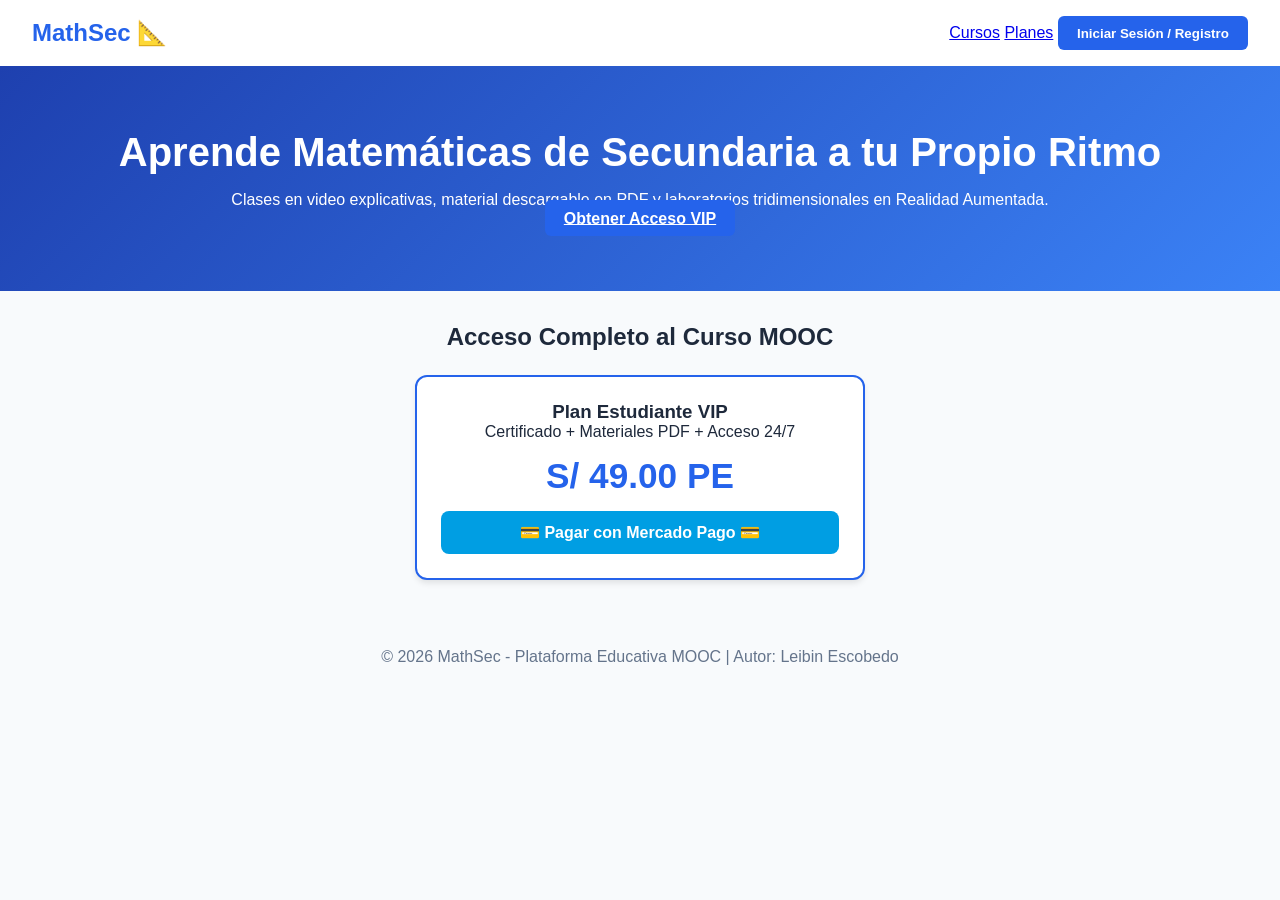
==== index.html @ 1c1e0b73 "Forzar actualizacion de index.html" ====
<!DOCTYPE html>
<html lang="es">
<head>
  <meta charset="UTF-8">
  <meta name="viewport" content="width=device-width, initial-scale=1.0">
  <title>MathSec - Plataforma Educativa de Matemáticas</title>
  <link rel="stylesheet" href="css/styles.css">
</head>
<body>

  <header>
    <nav class="navbar">
      <div class="logo">MathSec 📐</div>
      <div class="nav-links">
        <a href="#cursos">Cursos</a>
        <a href="#precios">Planes</a>
        <button id="btn-login" class="btn-primary" onclick="openModal()">Iniciar Sesión / Registro</button>
      </div>
    </nav>
  </header>

  <!-- Hero Section -->
  <section class="hero">
    <div class="hero-content">
      <h1>Aprende Matemáticas de Secundaria a tu Propio Ritmo</h1>
      <p>Clases en video explicativas, material descargable en PDF y laboratorios tridimensionales en Realidad Aumentada.</p>
      <a href="#precios" class="btn-primary btn-lg">Obtener Acceso VIP</a>
    </div>
  </section>

  <!-- Sección de Planes y Pago -->
  <section id="precios" class="container">
    <h2 style="text-align: center; margin-bottom: 1.5rem;">Acceso Completo al Curso MOOC</h2>
    
    <div style="max-width: 450px; margin: 0 auto;">
      <div class="card" style="text-align: center; border: 2px solid #2563eb;">
        <h3>Plan Estudiante VIP</h3>
        <p>Certificado + Materiales PDF + Acceso 24/7</p>
        <p style="font-size: 2.2rem; font-weight: bold; color: #2563eb; margin: 15px 0;">S/ 49.00 PE</p>
        
        <a href="curso-privado.html" class="btn-primary" style="background-color: #009ee3; display: block; text-align: center; text-decoration: none; padding: 12px; border-radius: 8px; font-weight: bold;">
          💳 Pagar con Mercado Pago 💳
        </a>
      </div>
    </div>
  </section>

  <!-- Modal de Autenticación -->
  <div id="modal-auth" class="modal">
    <div class="modal-content">
      <span class="close" onclick="closeModal()">&times;</span>
      <h2>Iniciar Sesión en MathSec</h2>
      <form id="form-login" onsubmit="handleLogin(event)">
        <input type="text" id="username" placeholder="Usuario / Correo" required>
        <input type="password" id="password" placeholder="Contraseña" required>
        <button type="submit" class="btn-primary" style="width: 100%; margin-top: 10px;">Ingresar al Aula</button>
      </form>
    </div>
  </div>

  <footer style="text-align: center; padding: 20px; color: #64748b; margin-top: 3rem;">
    <p>&copy; 2026 MathSec - Plataforma Educativa MOOC | Autor: Leibin Escobedo</p>
  </footer>

  <script src="js/main.js"></script>
</body>
</html>
---- css/styles.css ----
* {
  box-sizing: border-box;
  margin: 0;
  padding: 0;
  font-family: 'Segoe UI', Tahoma, Geneva, Verdana, sans-serif;
}

body {
  background-color: #f8fafc;
  color: #1e293b;
}

.navbar {
  display: flex;
  justify-content: space-between;
  align-items: center;
  padding: 1rem 2rem;
  background-color: #ffffff;
  box-shadow: 0 2px 4px rgba(0,0,0,0.05);
}

.logo {
  font-size: 1.5rem;
  font-weight: bold;
  color: #2563eb;
}

.hero {
  background: linear-gradient(135deg, #1e40af 0%, #3b82f6 100%);
  color: white;
  padding: 4rem 2rem;
  text-align: center;
}

.hero h1 {
  font-size: 2.5rem;
  margin-bottom: 1rem;
}

.container {
  max-width: 1100px;
  margin: 2rem auto;
  padding: 0 1rem;
}

.grid-modulos {
  display: grid;
  grid-template-columns: repeat(auto-fit, minmax(300px, 1fr));
  gap: 1.5rem;
  margin-top: 1.5rem;
}

.card {
  background: white;
  padding: 1.5rem;
  border-radius: 12px;
  box-shadow: 0 4px 6px -1px rgba(0,0,0,0.1);
}

.btn-primary {
  background-color: #2563eb;
  color: white;
  border: none;
  padding: 0.6rem 1.2rem;
  border-radius: 6px;
  cursor: pointer;
  font-weight: bold;
  transition: background 0.2s;
}

.btn-primary:hover {
  background-color: #1d4ed8;
}

/* Modal */
.modal {
  display: none;
  position: fixed;
  top: 0;
  left: 0;
  width: 100%;
  height: 100%;
  background: rgba(0,0,0,0.5);
  justify-content: center;
  align-items: center;
}

.modal-content {
  background: white;
  padding: 2rem;
  border-radius: 12px;
  width: 90%;
  max-width: 400px;
  position: relative;
}

.close {
  position: absolute;
  top: 10px;
  right: 15px;
  font-size: 1.5rem;
  cursor: pointer;
}

.modal-content input {
  width: 100%;
  padding: 10px;
  margin: 8px 0;
  border: 1px solid #cbd5e1;
  border-radius: 6px;
}
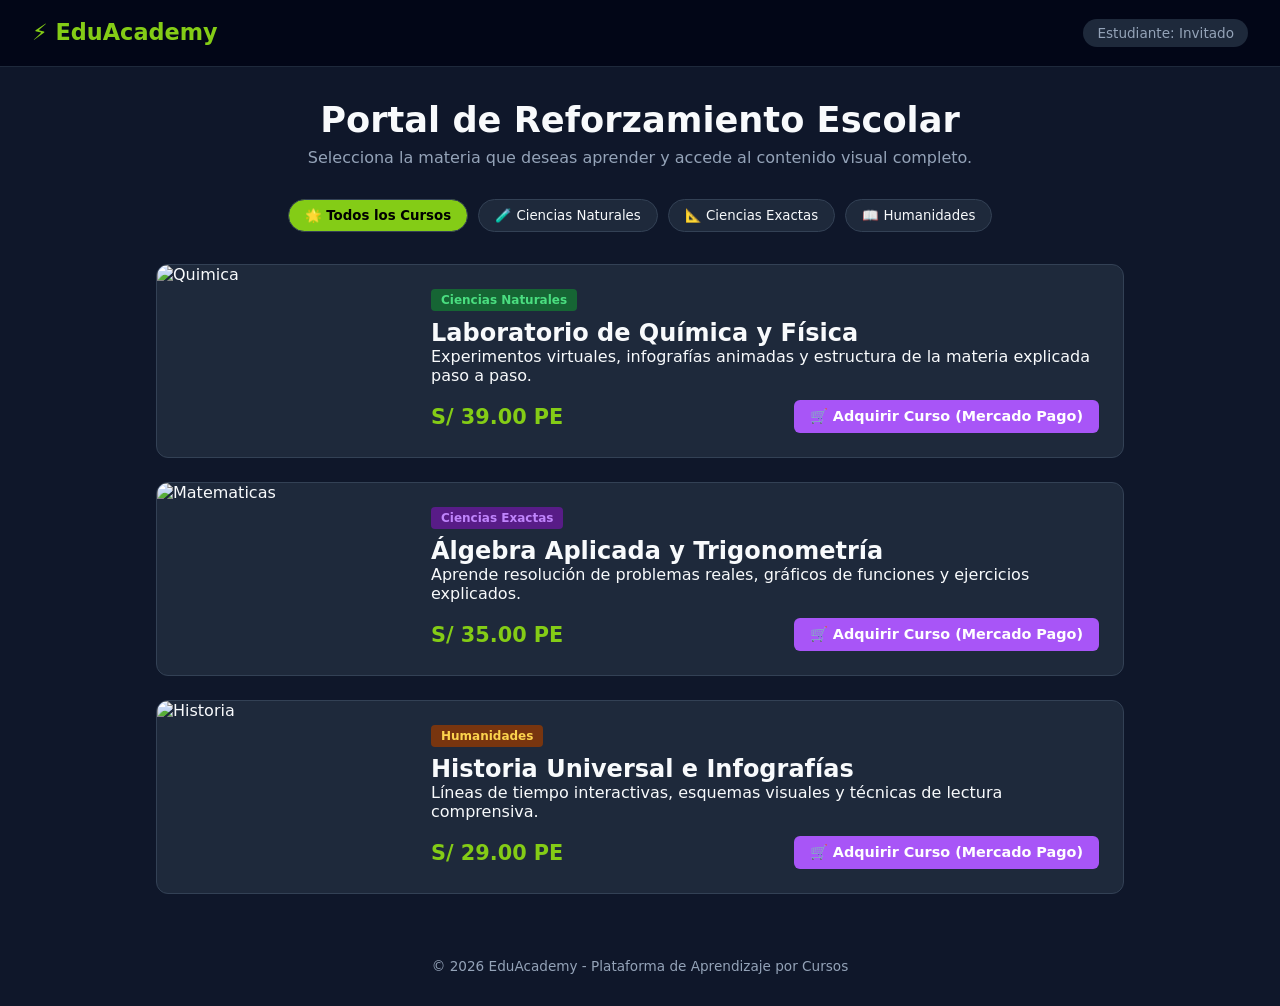
==== commit 02dd4016: "Cambio de diseño a EduAcademy - Modo Oscuro y Sidebar" ====
--- a/index.html
+++ b/index.html
@@ -3,65 +3,88 @@
 <head>
   <meta charset="UTF-8">
   <meta name="viewport" content="width=device-width, initial-scale=1.0">
-  <title>MathSec - Plataforma Educativa de Matemáticas</title>
+  <title>EduAcademy - Cursos Escolares</title>
   <link rel="stylesheet" href="css/styles.css">
 </head>
-<body>
+<body class="dark-theme">
 
-  <header>
-    <nav class="navbar">
-      <div class="logo">MathSec 📐</div>
-      <div class="nav-links">
-        <a href="#cursos">Cursos</a>
-        <a href="#precios">Planes</a>
-        <button id="btn-login" class="btn-primary" onclick="openModal()">Iniciar Sesión / Registro</button>
-      </div>
-    </nav>
-  </header>
+  <nav class="top-nav">
+    <div class="brand">⚡ EduAcademy</div>
+    <div class="user-pill">Estudiante: Invitado</div>
+  </nav>
 
-  <!-- Hero Section -->
-  <section class="hero">
-    <div class="hero-content">
-      <h1>Aprende Matemáticas de Secundaria a tu Propio Ritmo</h1>
-      <p>Clases en video explicativas, material descargable en PDF y laboratorios tridimensionales en Realidad Aumentada.</p>
-      <a href="#precios" class="btn-primary btn-lg">Obtener Acceso VIP</a>
-    </div>
-  </section>
+  <main class="main-layout">
+    <!-- Header Banner -->
+    <header class="hero-banner">
+      <h1>Portal de Reforzamiento Escolar</h1>
+      <p>Selecciona la materia que deseas aprender y accede al contenido visual completo.</p>
+    </header>
 
-  <!-- Sección de Planes y Pago -->
-  <section id="precios" class="container">
-    <h2 style="text-align: center; margin-bottom: 1.5rem;">Acceso Completo al Curso MOOC</h2>
-    
-    <div style="max-width: 450px; margin: 0 auto;">
-      <div class="card" style="text-align: center; border: 2px solid #2563eb;">
-        <h3>Plan Estudiante VIP</h3>
-        <p>Certificado + Materiales PDF + Acceso 24/7</p>
-        <p style="font-size: 2.2rem; font-weight: bold; color: #2563eb; margin: 15px 0;">S/ 49.00 PE</p>
-        
-        <a href="curso-privado.html" class="btn-primary" style="background-color: #009ee3; display: block; text-align: center; text-decoration: none; padding: 12px; border-radius: 8px; font-weight: bold;">
-          💳 Pagar con Mercado Pago 💳
-        </a>
-      </div>
-    </div>
-  </section>
+    <!-- Filtros por Categoria -->
+    <section class="category-pills">
+      <button class="pill active">🌟 Todos los Cursos</button>
+      <button class="pill">🧪 Ciencias Naturales</button>
+      <button class="pill">📐 Ciencias Exactas</button>
+      <button class="pill">📖 Humanidades</button>
+    </section>
 
-  <!-- Modal de Autenticación -->
-  <div id="modal-auth" class="modal">
-    <div class="modal-content">
-      <span class="close" onclick="closeModal()">&times;</span>
-      <h2>Iniciar Sesión en MathSec</h2>
-      <form id="form-login" onsubmit="handleLogin(event)">
-        <input type="text" id="username" placeholder="Usuario / Correo" required>
-        <input type="password" id="password" placeholder="Contraseña" required>
-        <button type="submit" class="btn-primary" style="width: 100%; margin-top: 10px;">Ingresar al Aula</button>
-      </form>
-    </div>
-  </div>
+    <!-- Catalogo por Asignatura -->
+    <section class="courses-list">
+      
+      <!-- Curso 1 -->
+      <article class="course-row">
+        <div class="course-preview">
+          <img src="https://images.unsplash.com/photo-1532094349884-543bc11b234d?w=400" alt="Quimica">
+        </div>
+        <div class="course-info">
+          <span class="badge badge-green">Ciencias Naturales</span>
+          <h2>Laboratorio de Química y Física</h2>
+          <p>Experimentos virtuales, infografías animadas y estructura de la materia explicada paso a paso.</p>
+          <div class="course-meta">
+            <span class="price">S/ 39.00 PE</span>
+            <a href="curso-detalle.html" class="btn-buy">🛒 Adquirir Curso (Mercado Pago)</a>
+          </div>
+        </div>
+      </article>
 
-  <footer style="text-align: center; padding: 20px; color: #64748b; margin-top: 3rem;">
-    <p>&copy; 2026 MathSec - Plataforma Educativa MOOC | Autor: Leibin Escobedo</p>
+      <!-- Curso 2 -->
+      <article class="course-row">
+        <div class="course-preview">
+          <img src="https://images.unsplash.com/photo-1635070041078-e363dbe005cb?w=400" alt="Matematicas">
+        </div>
+        <div class="course-info">
+          <span class="badge badge-purple">Ciencias Exactas</span>
+          <h2>Álgebra Aplicada y Trigonometría</h2>
+          <p>Aprende resolución de problemas reales, gráficos de funciones y ejercicios explicados.</p>
+          <div class="course-meta">
+            <span class="price">S/ 35.00 PE</span>
+            <a href="curso-detalle.html" class="btn-buy">🛒 Adquirir Curso (Mercado Pago)</a>
+          </div>
+        </div>
+      </article>
+
+      <!-- Curso 3 -->
+      <article class="course-row">
+        <div class="course-preview">
+          <img src="https://images.unsplash.com/photo-1457369804613-52c61a468e7d?w=400" alt="Historia">
+        </div>
+        <div class="course-info">
+          <span class="badge badge-amber">Humanidades</span>
+          <h2>Historia Universal e Infografías</h2>
+          <p>Líneas de tiempo interactivas, esquemas visuales y técnicas de lectura comprensiva.</p>
+          <div class="course-meta">
+            <span class="price">S/ 29.00 PE</span>
+            <a href="curso-detalle.html" class="btn-buy">🛒 Adquirir Curso (Mercado Pago)</a>
+          </div>
+        </div>
+      </article>
+
+    </section>
+  </main>
+
+  <footer>
+    <p>&copy; 2026 EduAcademy - Plataforma de Aprendizaje por Cursos</p>
   </footer>
 
-  <script src="js/main.js"></script>
 </body>
 </html>
--- a/css/styles.css
+++ b/css/styles.css
@@ -1,111 +1,287 @@
+:root {
+  --bg-dark: #0f172a;
+  --bg-card: #1e293b;
+  --accent-lime: #84cc16;
+  --accent-purple: #a855f7;
+  --text-main: #f8fafc;
+  --text-muted: #94a3b8;
+}
+
 * {
   box-sizing: border-box;
   margin: 0;
   padding: 0;
-  font-family: 'Segoe UI', Tahoma, Geneva, Verdana, sans-serif;
-}
-
-body {
-  background-color: #f8fafc;
-  color: #1e293b;
-}
-
-.navbar {
+  font-family: 'Inter', system-ui, -apple-system, sans-serif;
+}
+
+body.dark-theme {
+  background-color: var(--bg-dark);
+  color: var(--text-main);
+  min-height: 100vh;
+}
+
+/* Nav */
+.top-nav {
+  display: flex;
+  justify-content: space-between;
+  padding: 1.2rem 2rem;
+  background: #020617;
+  border-bottom: 1px solid #1e293b;
+}
+
+.brand {
+  font-size: 1.4rem;
+  font-weight: 800;
+  color: var(--accent-lime);
+}
+
+.user-pill {
+  background: #1e293b;
+  padding: 6px 14px;
+  border-radius: 20px;
+  font-size: 0.85rem;
+  color: var(--text-muted);
+}
+
+/* Main Layout */
+.main-layout {
+  max-width: 1000px;
+  margin: 2rem auto;
+  padding: 0 1rem;
+}
+
+.hero-banner {
+  text-align: center;
+  margin-bottom: 2rem;
+}
+
+.hero-banner h1 {
+  font-size: 2.2rem;
+  color: var(--text-main);
+}
+
+.hero-banner p {
+  color: var(--text-muted);
+  margin-top: 8px;
+}
+
+/* Categorias */
+.category-pills {
+  display: flex;
+  gap: 10px;
+  justify-content: center;
+  margin-bottom: 2rem;
+}
+
+.pill {
+  background: var(--bg-card);
+  color: var(--text-main);
+  border: 1px solid #334155;
+  padding: 8px 16px;
+  border-radius: 20px;
+  cursor: pointer;
+}
+
+.pill.active {
+  background: var(--accent-lime);
+  color: #000;
+  font-weight: bold;
+}
+
+/* Listado Horizontal de Cursos */
+.course-row {
+  display: flex;
+  background: var(--bg-card);
+  border-radius: 12px;
+  margin-bottom: 1.5rem;
+  overflow: hidden;
+  border: 1px solid #334155;
+}
+
+.course-preview {
+  width: 250px;
+}
+
+.course-preview img {
+  width: 100%;
+  height: 100%;
+  object-fit: cover;
+}
+
+.course-info {
+  padding: 1.5rem;
+  flex: 1;
+}
+
+.badge {
+  display: inline-block;
+  padding: 4px 10px;
+  border-radius: 4px;
+  font-size: 0.75rem;
+  font-weight: bold;
+  margin-bottom: 8px;
+}
+
+.badge-green { background: #166534; color: #4ade80; }
+.badge-purple { background: #581c87; color: #c084fc; }
+.badge-amber { background: #78350f; color: #fcd34d; }
+
+.course-meta {
   display: flex;
   justify-content: space-between;
   align-items: center;
-  padding: 1rem 2rem;
-  background-color: #ffffff;
-  box-shadow: 0 2px 4px rgba(0,0,0,0.05);
-}
-
-.logo {
-  font-size: 1.5rem;
-  font-weight: bold;
-  color: #2563eb;
-}
-
-.hero {
-  background: linear-gradient(135deg, #1e40af 0%, #3b82f6 100%);
+  margin-top: 15px;
+}
+
+.price {
+  font-size: 1.3rem;
+  font-weight: bold;
+  color: var(--accent-lime);
+}
+
+.btn-buy {
+  background: var(--accent-purple);
   color: white;
-  padding: 4rem 2rem;
-  text-align: center;
-}
-
-.hero h1 {
-  font-size: 2.5rem;
-  margin-bottom: 1rem;
-}
-
-.container {
-  max-width: 1100px;
-  margin: 2rem auto;
-  padding: 0 1rem;
-}
-
-.grid-modulos {
+  text-decoration: none;
+  padding: 8px 16px;
+  border-radius: 6px;
+  font-weight: bold;
+  font-size: 0.9rem;
+}
+
+/* Dashboard con Sidebar */
+.dashboard-body {
+  display: flex;
+}
+
+.sidebar {
+  width: 260px;
+  background: #020617;
+  padding: 2rem 1rem;
+  min-height: 100vh;
+  border-right: 1px solid #1e293b;
+  display: flex;
+  flex-direction: column;
+}
+
+.status-box {
+  font-size: 0.8rem;
+  color: var(--text-muted);
+  margin: 15px 0;
+}
+
+.status-box span {
+  color: var(--accent-lime);
+  font-weight: bold;
+}
+
+.side-menu {
+  display: flex;
+  flex-direction: column;
+  gap: 10px;
+  margin-top: 1rem;
+  flex: 1;
+}
+
+.side-menu a {
+  color: var(--text-muted);
+  text-decoration: none;
+  padding: 10px;
+  border-radius: 6px;
+}
+
+.side-menu a.active {
+  background: var(--bg-card);
+  color: var(--accent-lime);
+  border-left: 3px solid var(--accent-lime);
+}
+
+.btn-exit {
+  color: #ef4444;
+  text-decoration: none;
+  font-size: 0.9rem;
+}
+
+.dashboard-content {
+  flex: 1;
+  padding: 2rem;
+}
+
+.content-split {
   display: grid;
-  grid-template-columns: repeat(auto-fit, minmax(300px, 1fr));
-  gap: 1.5rem;
-  margin-top: 1.5rem;
-}
-
-.card {
-  background: white;
+  grid-template-columns: 1fr 1fr;
+  gap: 2rem;
+  margin-top: 2rem;
+}
+
+.visual-panel, .media-panel {
+  background: var(--bg-card);
   padding: 1.5rem;
   border-radius: 12px;
-  box-shadow: 0 4px 6px -1px rgba(0,0,0,0.1);
-}
-
-.btn-primary {
-  background-color: #2563eb;
-  color: white;
+  border: 1px solid #334155;
+}
+
+.subtitle {
+  color: var(--text-muted);
+  font-size: 0.85rem;
+  margin-bottom: 1rem;
+}
+
+.image-gallery {
+  display: flex;
+  flex-direction: column;
+  gap: 15px;
+}
+
+.img-card {
+  background: #0f172a;
+  padding: 10px;
+  border-radius: 8px;
+  text-align: center;
+}
+
+.img-card img {
+  width: 100%;
+  border-radius: 6px;
+  height: 140px;
+  object-fit: cover;
+}
+
+.img-card p {
+  font-size: 0.8rem;
+  margin-top: 5px;
+  color: var(--text-muted);
+}
+
+.video-wrapper iframe {
+  width: 100%;
+  height: 200px;
+  border-radius: 8px;
   border: none;
-  padding: 0.6rem 1.2rem;
-  border-radius: 6px;
-  cursor: pointer;
-  font-weight: bold;
-  transition: background 0.2s;
-}
-
-.btn-primary:hover {
-  background-color: #1d4ed8;
-}
-
-/* Modal */
-.modal {
-  display: none;
-  position: fixed;
-  top: 0;
-  left: 0;
-  width: 100%;
-  height: 100%;
-  background: rgba(0,0,0,0.5);
-  justify-content: center;
-  align-items: center;
-}
-
-.modal-content {
-  background: white;
+  margin-top: 10px;
+}
+
+.download-box {
+  margin-top: 1.5rem;
+  padding-top: 1rem;
+  border-top: 1px solid #334155;
+}
+
+.btn-download {
+  display: block;
+  background: var(--accent-lime);
+  color: #000;
+  text-align: center;
+  text-decoration: none;
+  padding: 10px;
+  border-radius: 6px;
+  font-weight: bold;
+  margin-top: 10px;
+}
+
+footer {
+  text-align: center;
   padding: 2rem;
-  border-radius: 12px;
-  width: 90%;
-  max-width: 400px;
-  position: relative;
-}
-
-.close {
-  position: absolute;
-  top: 10px;
-  right: 15px;
-  font-size: 1.5rem;
-  cursor: pointer;
-}
-
-.modal-content input {
-  width: 100%;
-  padding: 10px;
-  margin: 8px 0;
-  border: 1px solid #cbd5e1;
-  border-radius: 6px;
+  color: var(--text-muted);
+  font-size: 0.85rem;
 }
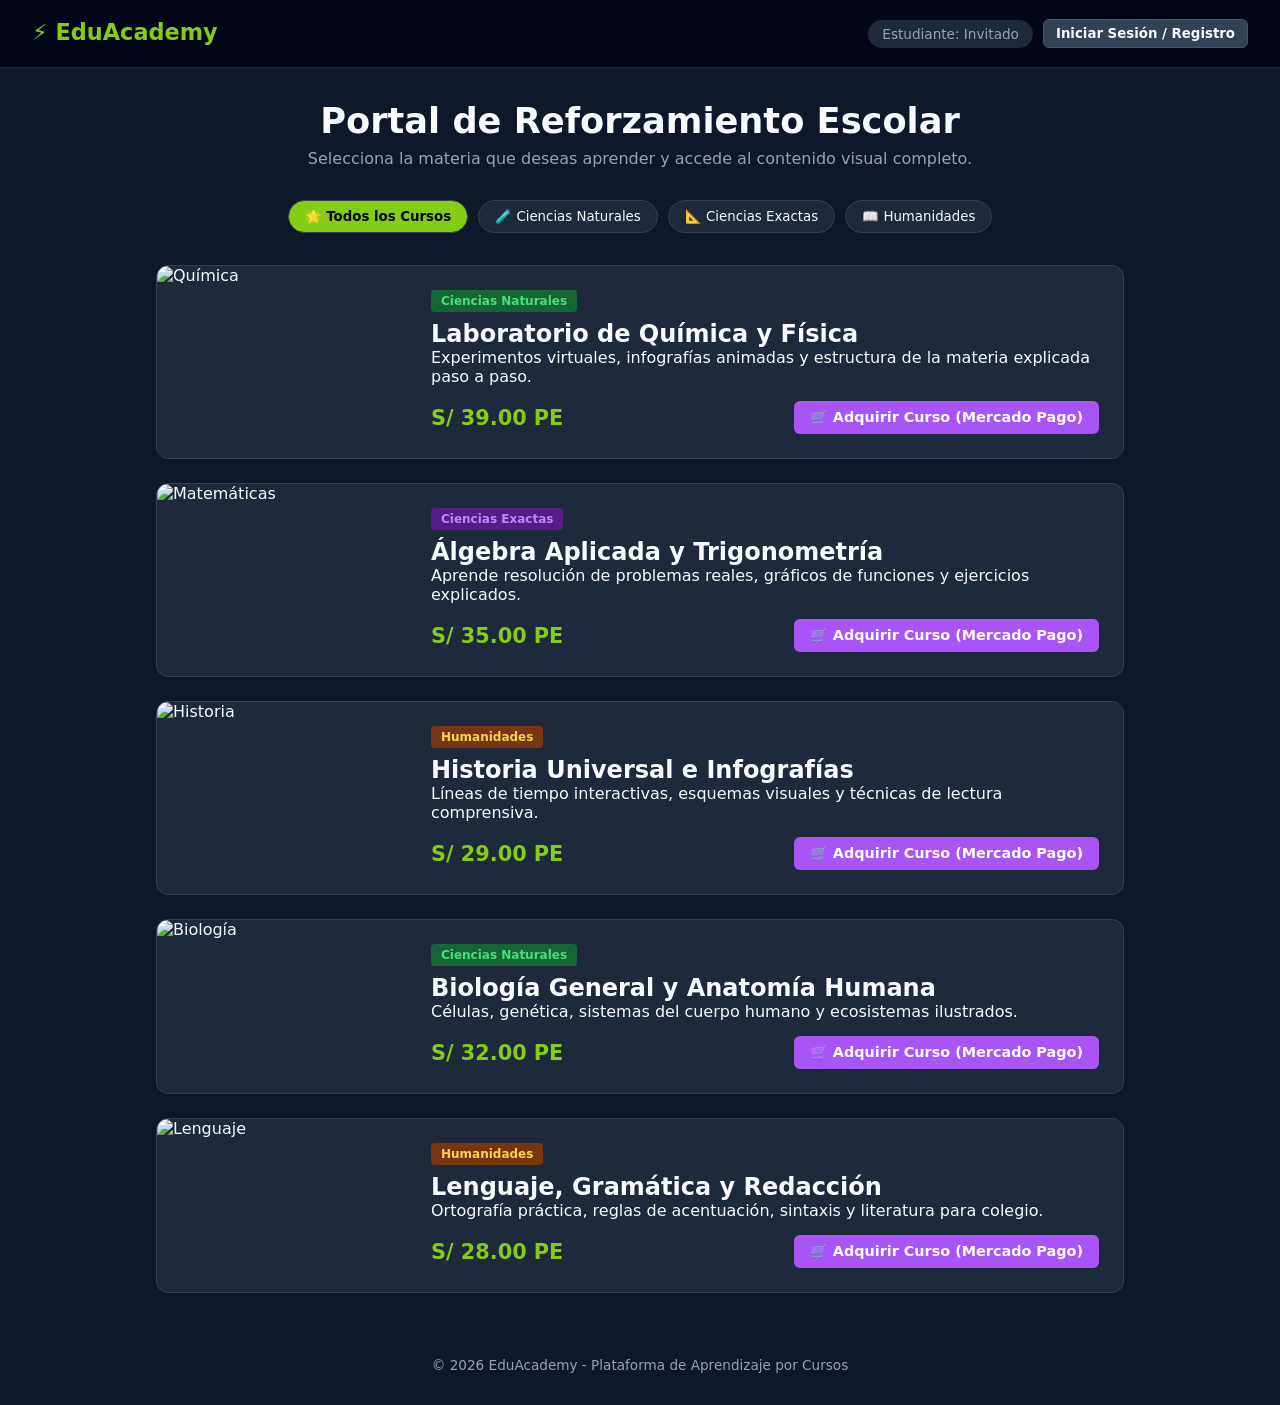
==== commit 5e110b7e: "Agregados 2 cursos, filtros funcionales y modal de registro" ====
--- a/index.html
+++ b/index.html
@@ -10,31 +10,33 @@
 
   <nav class="top-nav">
     <div class="brand">⚡ EduAcademy</div>
-    <div class="user-pill">Estudiante: Invitado</div>
+    <div style="display: flex; gap: 10px; align-items: center;">
+      <div id="user-display" class="user-pill">Estudiante: Invitado</div>
+      <button id="btn-auth" class="btn-login-nav" onclick="openAuthModal()">Iniciar Sesión / Registro</button>
+    </div>
   </nav>
 
   <main class="main-layout">
-    <!-- Header Banner -->
     <header class="hero-banner">
       <h1>Portal de Reforzamiento Escolar</h1>
       <p>Selecciona la materia que deseas aprender y accede al contenido visual completo.</p>
     </header>
 
-    <!-- Filtros por Categoria -->
+    <!-- Filtros Interactivos (JavaScript) -->
     <section class="category-pills">
-      <button class="pill active">🌟 Todos los Cursos</button>
-      <button class="pill">🧪 Ciencias Naturales</button>
-      <button class="pill">📐 Ciencias Exactas</button>
-      <button class="pill">📖 Humanidades</button>
+      <button class="pill active" onclick="filterCourses('todos', this)">🌟 Todos los Cursos</button>
+      <button class="pill" onclick="filterCourses('ciencias', this)">🧪 Ciencias Naturales</button>
+      <button class="pill" onclick="filterCourses('exactas', this)">📐 Ciencias Exactas</button>
+      <button class="pill" onclick="filterCourses('humanidades', this)">📖 Humanidades</button>
     </section>
 
-    <!-- Catalogo por Asignatura -->
+    <!-- Catálogo de 5 Cursos -->
     <section class="courses-list">
       
-      <!-- Curso 1 -->
-      <article class="course-row">
+      <!-- Curso 1: Ciencias Naturales -->
+      <article class="course-row" data-category="ciencias">
         <div class="course-preview">
-          <img src="https://images.unsplash.com/photo-1532094349884-543bc11b234d?w=400" alt="Quimica">
+          <img src="https://images.unsplash.com/photo-1532094349884-543bc11b234d?w=400" alt="Química">
         </div>
         <div class="course-info">
           <span class="badge badge-green">Ciencias Naturales</span>
@@ -42,15 +44,16 @@
           <p>Experimentos virtuales, infografías animadas y estructura de la materia explicada paso a paso.</p>
           <div class="course-meta">
             <span class="price">S/ 39.00 PE</span>
+            <!-- Reemplaza el href con tu link de Mercado Pago/Culqi si deseas -->
             <a href="curso-detalle.html" class="btn-buy">🛒 Adquirir Curso (Mercado Pago)</a>
           </div>
         </div>
       </article>
 
-      <!-- Curso 2 -->
-      <article class="course-row">
+      <!-- Curso 2: Ciencias Exactas -->
+      <article class="course-row" data-category="exactas">
         <div class="course-preview">
-          <img src="https://images.unsplash.com/photo-1635070041078-e363dbe005cb?w=400" alt="Matematicas">
+          <img src="https://images.unsplash.com/photo-1635070041078-e363dbe005cb?w=400" alt="Matemáticas">
         </div>
         <div class="course-info">
           <span class="badge badge-purple">Ciencias Exactas</span>
@@ -63,8 +66,8 @@
         </div>
       </article>
 
-      <!-- Curso 3 -->
-      <article class="course-row">
+      <!-- Curso 3: Humanidades -->
+      <article class="course-row" data-category="humanidades">
         <div class="course-preview">
           <img src="https://images.unsplash.com/photo-1457369804613-52c61a468e7d?w=400" alt="Historia">
         </div>
@@ -79,12 +82,61 @@
         </div>
       </article>
 
+      <!-- NUEVO Curso 4: Ciencias Naturales -->
+      <article class="course-row" data-category="ciencias">
+        <div class="course-preview">
+          <img src="https://images.unsplash.com/photo-1530026405186-ed1f139313f8?w=400" alt="Biología">
+        </div>
+        <div class="course-info">
+          <span class="badge badge-green">Ciencias Naturales</span>
+          <h2>Biología General y Anatomía Humana</h2>
+          <p>Células, genética, sistemas del cuerpo humano y ecosistemas ilustrados.</p>
+          <div class="course-meta">
+            <span class="price">S/ 32.00 PE</span>
+            <a href="curso-detalle.html" class="btn-buy">🛒 Adquirir Curso (Mercado Pago)</a>
+          </div>
+        </div>
+      </article>
+
+      <!-- NUEVO Curso 5: Humanidades -->
+      <article class="course-row" data-category="humanidades">
+        <div class="course-preview">
+          <img src="https://images.unsplash.com/photo-1455390582262-044cdead277a?w=400" alt="Lenguaje">
+        </div>
+        <div class="course-info">
+          <span class="badge badge-amber">Humanidades</span>
+          <h2>Lenguaje, Gramática y Redacción</h2>
+          <p>Ortografía práctica, reglas de acentuación, sintaxis y literatura para colegio.</p>
+          <div class="course-meta">
+            <span class="price">S/ 28.00 PE</span>
+            <a href="curso-detalle.html" class="btn-buy">🛒 Adquirir Curso (Mercado Pago)</a>
+          </div>
+        </div>
+      </article>
+
     </section>
   </main>
+
+  <!-- Modal Interactivo de Registro / Login -->
+  <div id="modal-auth" class="modal-overlay">
+    <div class="modal-box">
+      <span class="close-btn" onclick="closeAuthModal()">&times;</span>
+      <h2 id="modal-title">Registro / Inicio de Sesión</h2>
+      <p style="color: #94a3b8; font-size: 0.85rem; margin-bottom: 1rem;">Ingresa tus datos para identificarte en la plataforma:</p>
+      
+      <form onsubmit="handleAuthSubmit(event)">
+        <input type="text" id="auth-name" placeholder="Tu Nombre Completo" required class="input-field">
+        <input type="email" id="auth-email" placeholder="Correo Electrónico" required class="input-field">
+        <input type="password" placeholder="Contraseña" required class="input-field">
+        <button type="submit" class="btn-submit">Guardar y Entrar</button>
+      </form>
+    </div>
+  </div>
 
   <footer>
     <p>&copy; 2026 EduAcademy - Plataforma de Aprendizaje por Cursos</p>
   </footer>
 
+  <script src="js/main.js"></script>
 </body>
 </html>
--- a/css/styles.css
+++ b/css/styles.css
@@ -284,4 +284,76 @@
   padding: 2rem;
   color: var(--text-muted);
   font-size: 0.85rem;
+}
+/* Botón de inicio de sesión en Navbar */
+.btn-login-nav {
+  background: #334155;
+  color: #f8fafc;
+  border: 1px solid #475569;
+  padding: 6px 12px;
+  border-radius: 6px;
+  cursor: pointer;
+  font-weight: bold;
+}
+
+.btn-login-nav:hover {
+  background: #475569;
+}
+
+/* Modal de Autenticación */
+.modal-overlay {
+  display: none;
+  position: fixed;
+  top: 0;
+  left: 0;
+  width: 100%;
+  height: 100%;
+  background: rgba(2, 6, 23, 0.85);
+  justify-content: center;
+  align-items: center;
+  z-index: 1000;
+}
+
+.modal-box {
+  background: #1e293b;
+  padding: 2rem;
+  border-radius: 12px;
+  width: 90%;
+  max-width: 400px;
+  border: 1px solid #334155;
+  position: relative;
+}
+
+.close-btn {
+  position: absolute;
+  top: 10px;
+  right: 15px;
+  font-size: 1.5rem;
+  color: #94a3b8;
+  cursor: pointer;
+}
+
+.input-field {
+  width: 100%;
+  padding: 10px;
+  margin-bottom: 12px;
+  background: #0f172a;
+  border: 1px solid #334155;
+  border-radius: 6px;
+  color: white;
+}
+
+.btn-submit {
+  width: 100%;
+  padding: 10px;
+  background: #a855f7;
+  color: white;
+  border: none;
+  border-radius: 6px;
+  font-weight: bold;
+  cursor: pointer;
+}
+
+.btn-submit:hover {
+  background: #9333ea;
 }
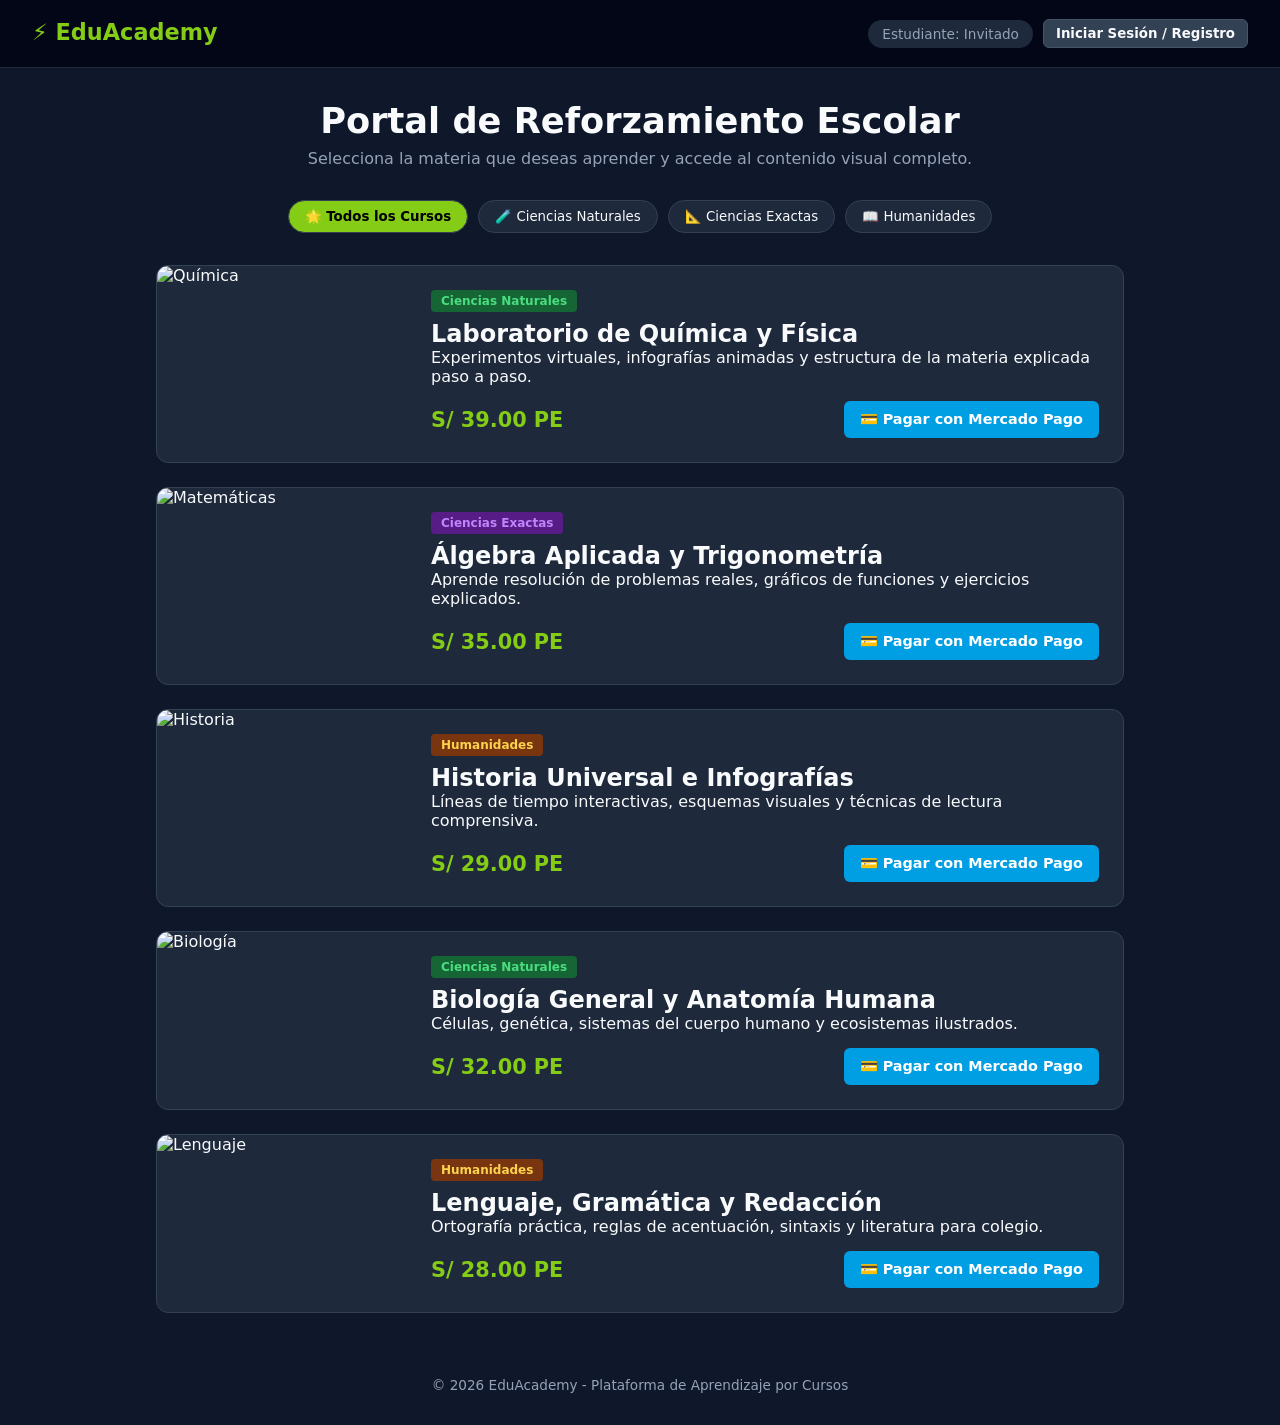
==== commit 2a79554b: "Pasarela simulada de Mercado Pago con ventana de exito y redireccion" ====
--- a/index.html
+++ b/index.html
@@ -22,7 +22,7 @@
       <p>Selecciona la materia que deseas aprender y accede al contenido visual completo.</p>
     </header>
 
-    <!-- Filtros Interactivos (JavaScript) -->
+    <!-- Filtros por Categoria -->
     <section class="category-pills">
       <button class="pill active" onclick="filterCourses('todos', this)">🌟 Todos los Cursos</button>
       <button class="pill" onclick="filterCourses('ciencias', this)">🧪 Ciencias Naturales</button>
@@ -30,10 +30,10 @@
       <button class="pill" onclick="filterCourses('humanidades', this)">📖 Humanidades</button>
     </section>
 
-    <!-- Catálogo de 5 Cursos -->
+    <!-- Catálogo de Cursos con Pasarela Simulada -->
     <section class="courses-list">
       
-      <!-- Curso 1: Ciencias Naturales -->
+      <!-- Curso 1 -->
       <article class="course-row" data-category="ciencias">
         <div class="course-preview">
           <img src="https://images.unsplash.com/photo-1532094349884-543bc11b234d?w=400" alt="Química">
@@ -44,13 +44,14 @@
           <p>Experimentos virtuales, infografías animadas y estructura de la materia explicada paso a paso.</p>
           <div class="course-meta">
             <span class="price">S/ 39.00 PE</span>
-            <!-- Reemplaza el href con tu link de Mercado Pago/Culqi si deseas -->
-            <a href="curso-detalle.html" class="btn-buy">🛒 Adquirir Curso (Mercado Pago)</a>
+            <button class="btn-buy" onclick="openPaymentModal('Laboratorio de Química y Física', '39.00')">
+              💳 Pagar con Mercado Pago
+            </button>
           </div>
         </div>
       </article>
 
-      <!-- Curso 2: Ciencias Exactas -->
+      <!-- Curso 2 -->
       <article class="course-row" data-category="exactas">
         <div class="course-preview">
           <img src="https://images.unsplash.com/photo-1635070041078-e363dbe005cb?w=400" alt="Matemáticas">
@@ -61,12 +62,14 @@
           <p>Aprende resolución de problemas reales, gráficos de funciones y ejercicios explicados.</p>
           <div class="course-meta">
             <span class="price">S/ 35.00 PE</span>
-            <a href="curso-detalle.html" class="btn-buy">🛒 Adquirir Curso (Mercado Pago)</a>
+            <button class="btn-buy" onclick="openPaymentModal('Álgebra Aplicada y Trigonometría', '35.00')">
+              💳 Pagar con Mercado Pago
+            </button>
           </div>
         </div>
       </article>
 
-      <!-- Curso 3: Humanidades -->
+      <!-- Curso 3 -->
       <article class="course-row" data-category="humanidades">
         <div class="course-preview">
           <img src="https://images.unsplash.com/photo-1457369804613-52c61a468e7d?w=400" alt="Historia">
@@ -77,12 +80,14 @@
           <p>Líneas de tiempo interactivas, esquemas visuales y técnicas de lectura comprensiva.</p>
           <div class="course-meta">
             <span class="price">S/ 29.00 PE</span>
-            <a href="curso-detalle.html" class="btn-buy">🛒 Adquirir Curso (Mercado Pago)</a>
+            <button class="btn-buy" onclick="openPaymentModal('Historia Universal e Infografías', '29.00')">
+              💳 Pagar con Mercado Pago
+            </button>
           </div>
         </div>
       </article>
 
-      <!-- NUEVO Curso 4: Ciencias Naturales -->
+      <!-- Curso 4 -->
       <article class="course-row" data-category="ciencias">
         <div class="course-preview">
           <img src="https://images.unsplash.com/photo-1530026405186-ed1f139313f8?w=400" alt="Biología">
@@ -93,12 +98,14 @@
           <p>Células, genética, sistemas del cuerpo humano y ecosistemas ilustrados.</p>
           <div class="course-meta">
             <span class="price">S/ 32.00 PE</span>
-            <a href="curso-detalle.html" class="btn-buy">🛒 Adquirir Curso (Mercado Pago)</a>
+            <button class="btn-buy" onclick="openPaymentModal('Biología General y Anatomía', '32.00')">
+              💳 Pagar con Mercado Pago
+            </button>
           </div>
         </div>
       </article>
 
-      <!-- NUEVO Curso 5: Humanidades -->
+      <!-- Curso 5 -->
       <article class="course-row" data-category="humanidades">
         <div class="course-preview">
           <img src="https://images.unsplash.com/photo-1455390582262-044cdead277a?w=400" alt="Lenguaje">
@@ -109,7 +116,9 @@
           <p>Ortografía práctica, reglas de acentuación, sintaxis y literatura para colegio.</p>
           <div class="course-meta">
             <span class="price">S/ 28.00 PE</span>
-            <a href="curso-detalle.html" class="btn-buy">🛒 Adquirir Curso (Mercado Pago)</a>
+            <button class="btn-buy" onclick="openPaymentModal('Lenguaje y Redacción', '28.00')">
+              💳 Pagar con Mercado Pago
+            </button>
           </div>
         </div>
       </article>
@@ -117,12 +126,12 @@
     </section>
   </main>
 
-  <!-- Modal Interactivo de Registro / Login -->
+  <!-- Modal Interactivo 1: Autenticación -->
   <div id="modal-auth" class="modal-overlay">
     <div class="modal-box">
       <span class="close-btn" onclick="closeAuthModal()">&times;</span>
-      <h2 id="modal-title">Registro / Inicio de Sesión</h2>
-      <p style="color: #94a3b8; font-size: 0.85rem; margin-bottom: 1rem;">Ingresa tus datos para identificarte en la plataforma:</p>
+      <h2>Registro / Inicio de Sesión</h2>
+      <p style="color: #94a3b8; font-size: 0.85rem; margin-bottom: 1rem;">Ingresa tus datos para identificarte:</p>
       
       <form onsubmit="handleAuthSubmit(event)">
         <input type="text" id="auth-name" placeholder="Tu Nombre Completo" required class="input-field">
@@ -133,6 +142,45 @@
     </div>
   </div>
 
+  <!-- Modal Interactivo 2: Simulación Mercado Pago -->
+  <div id="modal-pay" class="modal-overlay">
+    <div class="modal-box pay-box">
+      <span class="close-btn" onclick="closePayModal()">&times;</span>
+      
+      <!-- Header Mercado Pago -->
+      <div class="mp-header">
+        <span style="font-size: 1.1rem; font-weight: bold; color: #009ee3;">Mercado Pago 🔒</span>
+        <span class="mp-secure">Checkout Seguro</span>
+      </div>
+
+      <div style="margin: 15px 0;">
+        <h3 id="pay-course-name" style="font-size: 1.05rem;">Curso Seleccionado</h3>
+        <p style="color: #94a3b8; font-size: 0.9rem;">Monto a pagar: <strong id="pay-course-price" style="color: #84cc16;">S/ 0.00</strong></p>
+      </div>
+
+      <!-- Formulario de Tarjeta Simulado -->
+      <form id="form-mp" onsubmit="processPayment(event)">
+        <input type="text" placeholder="Número de tarjeta (Simulación)" required class="input-field" maxlength="16" value="4557 8812 3456 7890">
+        <div style="display: flex; gap: 10px;">
+          <input type="text" placeholder="MM/AA" required class="input-field" value="12/28">
+          <input type="text" placeholder="CVV" required class="input-field" maxlength="3" value="123">
+        </div>
+        <input type="text" placeholder="Nombre del titular" required class="input-field" value="Estudiante Demostración">
+        <button type="submit" class="btn-mp-submit" id="btn-pay-submit">Pagar Ahora</button>
+      </form>
+
+      <!-- Pantalla de Éxito Oculta -->
+      <div id="pay-success-screen" class="success-screen">
+        <div class="checkmark">✅</div>
+        <h3 style="color: #84cc16; margin-top: 10px;">¡Pago Exitoso!</h3>
+        <p id="success-msg" style="font-size: 0.9rem; margin: 10px 0; color: #f8fafc;"></p>
+        <p style="font-size: 0.8rem; color: #94a3b8;">Redirigiendo a tu aula virtual en 3 segundos...</p>
+        <div class="loader-bar"></div>
+      </div>
+
+    </div>
+  </div>
+
   <footer>
     <p>&copy; 2026 EduAcademy - Plataforma de Aprendizaje por Cursos</p>
   </footer>
--- a/css/styles.css
+++ b/css/styles.css
@@ -356,4 +356,83 @@
 
 .btn-submit:hover {
   background: #9333ea;
+}
+/* Botón estilo Mercado Pago */
+.btn-buy {
+  background: #009ee3;
+  color: white;
+  border: none;
+  padding: 10px 16px;
+  border-radius: 6px;
+  font-weight: bold;
+  font-size: 0.9rem;
+  cursor: pointer;
+  transition: background 0.2s;
+}
+
+.btn-buy:hover {
+  background: #0081b8;
+}
+
+/* Modal Mercado Pago */
+.pay-box {
+  border-top: 5px solid #009ee3;
+}
+
+.mp-header {
+  display: flex;
+  justify-content: space-between;
+  align-items: center;
+  border-bottom: 1px solid #334155;
+  padding-bottom: 10px;
+}
+
+.mp-secure {
+  background: #064e3b;
+  color: #34d399;
+  font-size: 0.75rem;
+  padding: 2px 8px;
+  border-radius: 12px;
+}
+
+.btn-mp-submit {
+  width: 100%;
+  padding: 12px;
+  background: #009ee3;
+  color: white;
+  border: none;
+  border-radius: 6px;
+  font-weight: bold;
+  font-size: 1rem;
+  cursor: pointer;
+  margin-top: 10px;
+}
+
+.btn-mp-submit:hover {
+  background: #0081b8;
+}
+
+/* Pantalla de Éxito */
+.success-screen {
+  display: none;
+  text-align: center;
+  padding: 1rem 0;
+}
+
+.checkmark {
+  font-size: 3rem;
+}
+
+.loader-bar {
+  height: 4px;
+  background: #84cc16;
+  width: 100%;
+  margin-top: 15px;
+  border-radius: 2px;
+  animation: loading 3s linear forwards;
+}
+
+@keyframes loading {
+  from { width: 0%; }
+  to { width: 100%; }
 }
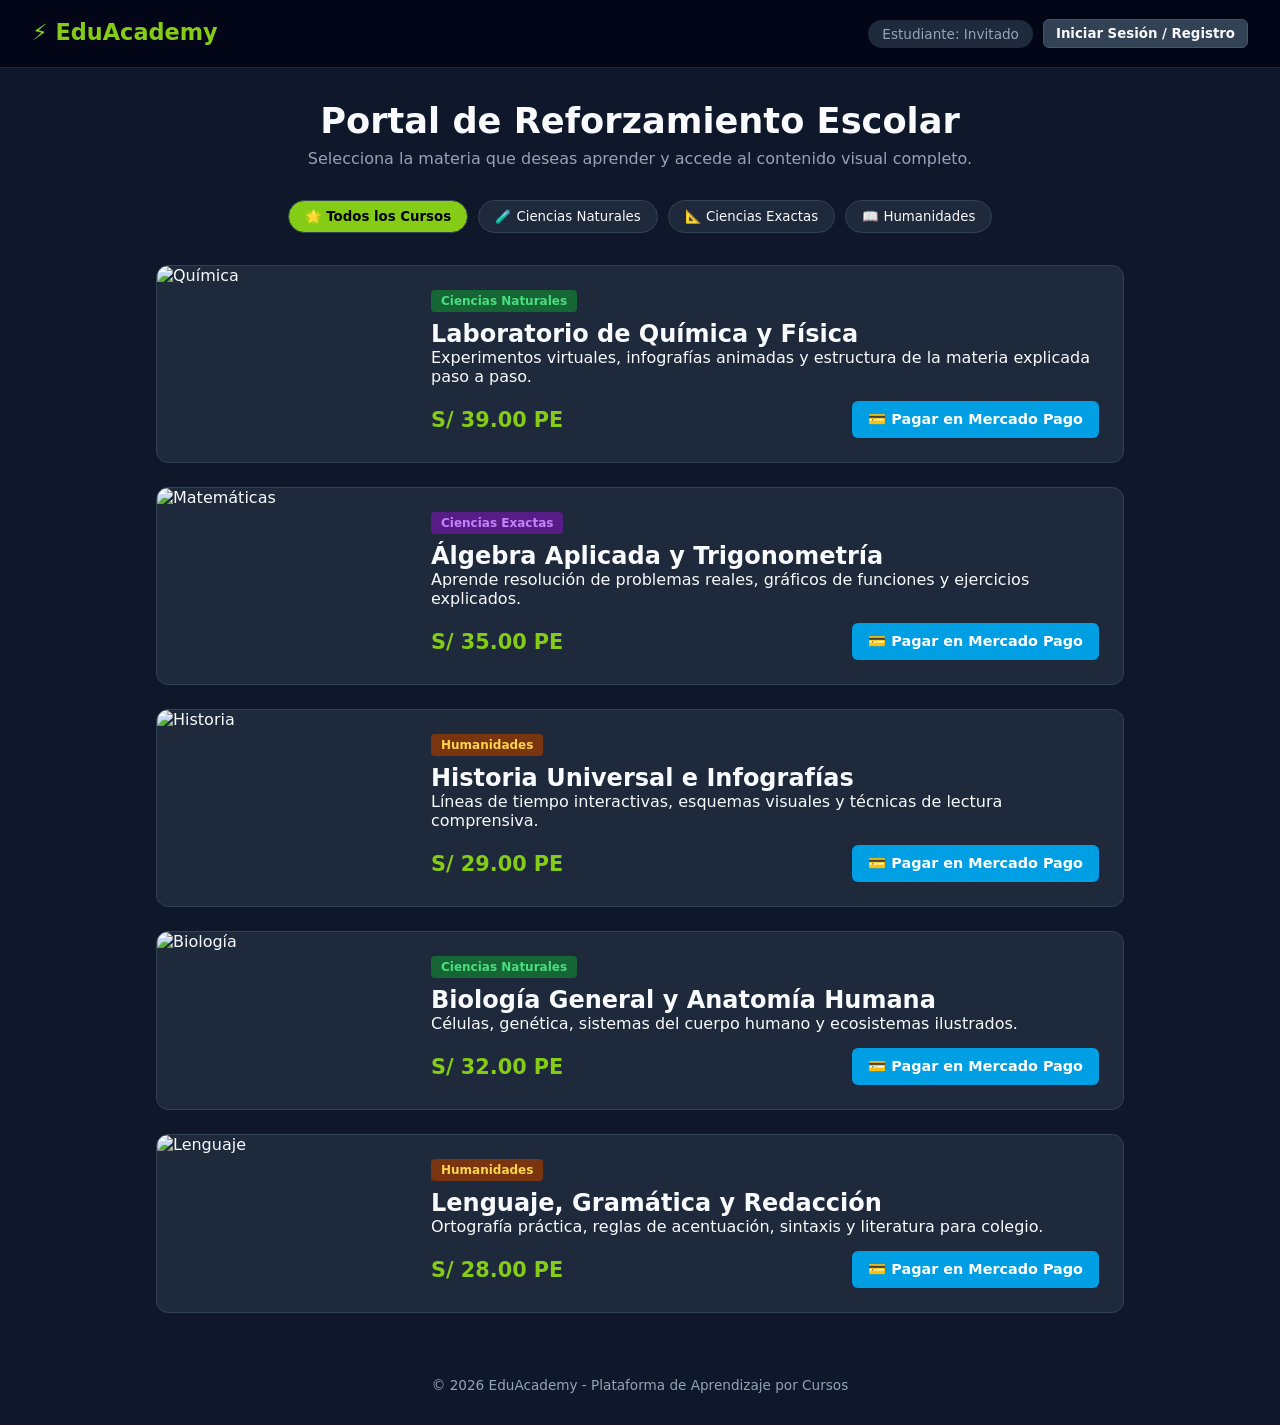
==== commit 1cd993b7: "Se agregaron los links reales de Mercado Pago" ====
--- a/index.html
+++ b/index.html
@@ -22,7 +22,6 @@
       <p>Selecciona la materia que deseas aprender y accede al contenido visual completo.</p>
     </header>
 
-    <!-- Filtros por Categoria -->
     <section class="category-pills">
       <button class="pill active" onclick="filterCourses('todos', this)">🌟 Todos los Cursos</button>
       <button class="pill" onclick="filterCourses('ciencias', this)">🧪 Ciencias Naturales</button>
@@ -30,10 +29,9 @@
       <button class="pill" onclick="filterCourses('humanidades', this)">📖 Humanidades</button>
     </section>
 
-    <!-- Catálogo de Cursos con Pasarela Simulada -->
     <section class="courses-list">
       
-      <!-- Curso 1 -->
+      <!-- Curso 1: Química -->
       <article class="course-row" data-category="ciencias">
         <div class="course-preview">
           <img src="https://images.unsplash.com/photo-1532094349884-543bc11b234d?w=400" alt="Química">
@@ -44,14 +42,14 @@
           <p>Experimentos virtuales, infografías animadas y estructura de la materia explicada paso a paso.</p>
           <div class="course-meta">
             <span class="price">S/ 39.00 PE</span>
-            <button class="btn-buy" onclick="openPaymentModal('Laboratorio de Química y Física', '39.00')">
-              💳 Pagar con Mercado Pago
-            </button>
+            <a href="https://mpago.la/1cG7KX4" onclick="redirectToMP('quimica')" class="btn-buy">
+              💳 Pagar en Mercado Pago
+            </a>
           </div>
         </div>
       </article>
 
-      <!-- Curso 2 -->
+      <!-- Curso 2: Álgebra -->
       <article class="course-row" data-category="exactas">
         <div class="course-preview">
           <img src="https://images.unsplash.com/photo-1635070041078-e363dbe005cb?w=400" alt="Matemáticas">
@@ -62,14 +60,14 @@
           <p>Aprende resolución de problemas reales, gráficos de funciones y ejercicios explicados.</p>
           <div class="course-meta">
             <span class="price">S/ 35.00 PE</span>
-            <button class="btn-buy" onclick="openPaymentModal('Álgebra Aplicada y Trigonometría', '35.00')">
-              💳 Pagar con Mercado Pago
-            </button>
+            <a href="https://mpago.la/2XHcwno" onclick="redirectToMP('algebra')" class="btn-buy">
+              💳 Pagar en Mercado Pago
+            </a>
           </div>
         </div>
       </article>
 
-      <!-- Curso 3 -->
+      <!-- Curso 3: Historia -->
       <article class="course-row" data-category="humanidades">
         <div class="course-preview">
           <img src="https://images.unsplash.com/photo-1457369804613-52c61a468e7d?w=400" alt="Historia">
@@ -80,14 +78,14 @@
           <p>Líneas de tiempo interactivas, esquemas visuales y técnicas de lectura comprensiva.</p>
           <div class="course-meta">
             <span class="price">S/ 29.00 PE</span>
-            <button class="btn-buy" onclick="openPaymentModal('Historia Universal e Infografías', '29.00')">
-              💳 Pagar con Mercado Pago
-            </button>
+            <a href="https://mpago.la/1ixD25Z" onclick="redirectToMP('historia')" class="btn-buy">
+              💳 Pagar en Mercado Pago
+            </a>
           </div>
         </div>
       </article>
 
-      <!-- Curso 4 -->
+      <!-- Curso 4: Biología -->
       <article class="course-row" data-category="ciencias">
         <div class="course-preview">
           <img src="https://images.unsplash.com/photo-1530026405186-ed1f139313f8?w=400" alt="Biología">
@@ -98,14 +96,14 @@
           <p>Células, genética, sistemas del cuerpo humano y ecosistemas ilustrados.</p>
           <div class="course-meta">
             <span class="price">S/ 32.00 PE</span>
-            <button class="btn-buy" onclick="openPaymentModal('Biología General y Anatomía', '32.00')">
-              💳 Pagar con Mercado Pago
-            </button>
+            <a href="https://mpago.la/1BmsPXR" onclick="redirectToMP('biologia')" class="btn-buy">
+              💳 Pagar en Mercado Pago
+            </a>
           </div>
         </div>
       </article>
 
-      <!-- Curso 5 -->
+      <!-- Curso 5: Lenguaje -->
       <article class="course-row" data-category="humanidades">
         <div class="course-preview">
           <img src="https://images.unsplash.com/photo-1455390582262-044cdead277a?w=400" alt="Lenguaje">
@@ -116,9 +114,9 @@
           <p>Ortografía práctica, reglas de acentuación, sintaxis y literatura para colegio.</p>
           <div class="course-meta">
             <span class="price">S/ 28.00 PE</span>
-            <button class="btn-buy" onclick="openPaymentModal('Lenguaje y Redacción', '28.00')">
-              💳 Pagar con Mercado Pago
-            </button>
+            <a href="https://mpago.la/1BtX9vd" onclick="redirectToMP('lenguaje')" class="btn-buy">
+              💳 Pagar en Mercado Pago
+            </a>
           </div>
         </div>
       </article>
@@ -126,7 +124,7 @@
     </section>
   </main>
 
-  <!-- Modal Interactivo 1: Autenticación -->
+  <!-- Modal Autenticación -->
   <div id="modal-auth" class="modal-overlay">
     <div class="modal-box">
       <span class="close-btn" onclick="closeAuthModal()">&times;</span>
@@ -142,45 +140,6 @@
     </div>
   </div>
 
-  <!-- Modal Interactivo 2: Simulación Mercado Pago -->
-  <div id="modal-pay" class="modal-overlay">
-    <div class="modal-box pay-box">
-      <span class="close-btn" onclick="closePayModal()">&times;</span>
-      
-      <!-- Header Mercado Pago -->
-      <div class="mp-header">
-        <span style="font-size: 1.1rem; font-weight: bold; color: #009ee3;">Mercado Pago 🔒</span>
-        <span class="mp-secure">Checkout Seguro</span>
-      </div>
-
-      <div style="margin: 15px 0;">
-        <h3 id="pay-course-name" style="font-size: 1.05rem;">Curso Seleccionado</h3>
-        <p style="color: #94a3b8; font-size: 0.9rem;">Monto a pagar: <strong id="pay-course-price" style="color: #84cc16;">S/ 0.00</strong></p>
-      </div>
-
-      <!-- Formulario de Tarjeta Simulado -->
-      <form id="form-mp" onsubmit="processPayment(event)">
-        <input type="text" placeholder="Número de tarjeta (Simulación)" required class="input-field" maxlength="16" value="4557 8812 3456 7890">
-        <div style="display: flex; gap: 10px;">
-          <input type="text" placeholder="MM/AA" required class="input-field" value="12/28">
-          <input type="text" placeholder="CVV" required class="input-field" maxlength="3" value="123">
-        </div>
-        <input type="text" placeholder="Nombre del titular" required class="input-field" value="Estudiante Demostración">
-        <button type="submit" class="btn-mp-submit" id="btn-pay-submit">Pagar Ahora</button>
-      </form>
-
-      <!-- Pantalla de Éxito Oculta -->
-      <div id="pay-success-screen" class="success-screen">
-        <div class="checkmark">✅</div>
-        <h3 style="color: #84cc16; margin-top: 10px;">¡Pago Exitoso!</h3>
-        <p id="success-msg" style="font-size: 0.9rem; margin: 10px 0; color: #f8fafc;"></p>
-        <p style="font-size: 0.8rem; color: #94a3b8;">Redirigiendo a tu aula virtual en 3 segundos...</p>
-        <div class="loader-bar"></div>
-      </div>
-
-    </div>
-  </div>
-
   <footer>
     <p>&copy; 2026 EduAcademy - Plataforma de Aprendizaje por Cursos</p>
   </footer>
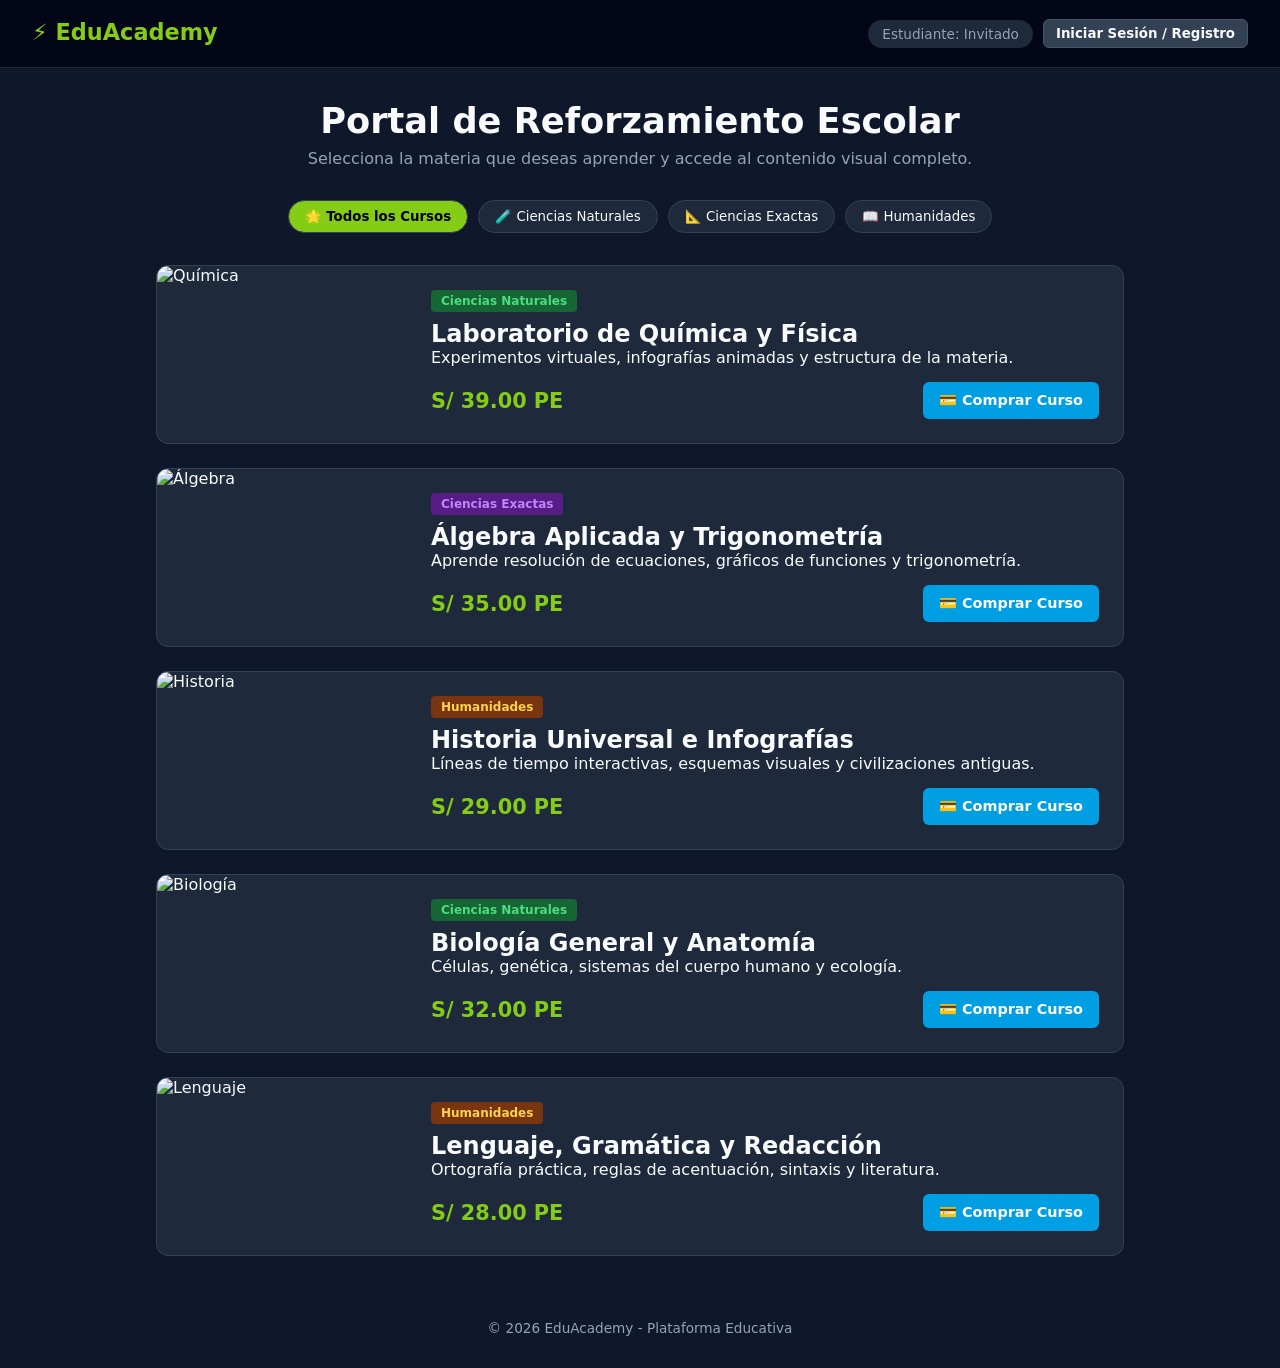
==== commit 5e1dc6a8: "Codigo final corregido con videos embebidos de youtube" ====
--- a/index.html
+++ b/index.html
@@ -31,7 +31,7 @@
 
     <section class="courses-list">
       
-      <!-- Curso 1: Química -->
+      <!-- Química -->
       <article class="course-row" data-category="ciencias">
         <div class="course-preview">
           <img src="https://images.unsplash.com/photo-1532094349884-543bc11b234d?w=400" alt="Química">
@@ -39,35 +39,35 @@
         <div class="course-info">
           <span class="badge badge-green">Ciencias Naturales</span>
           <h2>Laboratorio de Química y Física</h2>
-          <p>Experimentos virtuales, infografías animadas y estructura de la materia explicada paso a paso.</p>
+          <p>Experimentos virtuales, infografías animadas y estructura de la materia.</p>
           <div class="course-meta">
             <span class="price">S/ 39.00 PE</span>
-            <a href="https://mpago.la/1cG7KX4" onclick="redirectToMP('quimica')" class="btn-buy">
-              💳 Pagar en Mercado Pago
-            </a>
+            <button onclick="simularPago('quimica', 'Laboratorio de Química y Física')" class="btn-buy">
+              💳 Comprar Curso
+            </button>
           </div>
         </div>
       </article>
 
-      <!-- Curso 2: Álgebra -->
+      <!-- Álgebra -->
       <article class="course-row" data-category="exactas">
         <div class="course-preview">
-          <img src="https://images.unsplash.com/photo-1635070041078-e363dbe005cb?w=400" alt="Matemáticas">
+          <img src="https://images.unsplash.com/photo-1635070041078-e363dbe005cb?w=400" alt="Álgebra">
         </div>
         <div class="course-info">
           <span class="badge badge-purple">Ciencias Exactas</span>
           <h2>Álgebra Aplicada y Trigonometría</h2>
-          <p>Aprende resolución de problemas reales, gráficos de funciones y ejercicios explicados.</p>
+          <p>Aprende resolución de ecuaciones, gráficos de funciones y trigonometría.</p>
           <div class="course-meta">
             <span class="price">S/ 35.00 PE</span>
-            <a href="https://mpago.la/2XHcwno" onclick="redirectToMP('algebra')" class="btn-buy">
-              💳 Pagar en Mercado Pago
-            </a>
+            <button onclick="simularPago('algebra', 'Álgebra Aplicada y Trigonometría')" class="btn-buy">
+              💳 Comprar Curso
+            </button>
           </div>
         </div>
       </article>
 
-      <!-- Curso 3: Historia -->
+      <!-- Historia -->
       <article class="course-row" data-category="humanidades">
         <div class="course-preview">
           <img src="https://images.unsplash.com/photo-1457369804613-52c61a468e7d?w=400" alt="Historia">
@@ -75,35 +75,35 @@
         <div class="course-info">
           <span class="badge badge-amber">Humanidades</span>
           <h2>Historia Universal e Infografías</h2>
-          <p>Líneas de tiempo interactivas, esquemas visuales y técnicas de lectura comprensiva.</p>
+          <p>Líneas de tiempo interactivas, esquemas visuales y civilizaciones antiguas.</p>
           <div class="course-meta">
             <span class="price">S/ 29.00 PE</span>
-            <a href="https://mpago.la/1ixD25Z" onclick="redirectToMP('historia')" class="btn-buy">
-              💳 Pagar en Mercado Pago
-            </a>
+            <button onclick="simularPago('historia', 'Historia Universal e Infografías')" class="btn-buy">
+              💳 Comprar Curso
+            </button>
           </div>
         </div>
       </article>
 
-      <!-- Curso 4: Biología -->
+      <!-- Biología -->
       <article class="course-row" data-category="ciencias">
         <div class="course-preview">
           <img src="https://images.unsplash.com/photo-1530026405186-ed1f139313f8?w=400" alt="Biología">
         </div>
         <div class="course-info">
           <span class="badge badge-green">Ciencias Naturales</span>
-          <h2>Biología General y Anatomía Humana</h2>
-          <p>Células, genética, sistemas del cuerpo humano y ecosistemas ilustrados.</p>
+          <h2>Biología General y Anatomía</h2>
+          <p>Células, genética, sistemas del cuerpo humano y ecología.</p>
           <div class="course-meta">
             <span class="price">S/ 32.00 PE</span>
-            <a href="https://mpago.la/1BmsPXR" onclick="redirectToMP('biologia')" class="btn-buy">
-              💳 Pagar en Mercado Pago
-            </a>
+            <button onclick="simularPago('biologia', 'Biología General y Anatomía')" class="btn-buy">
+              💳 Comprar Curso
+            </button>
           </div>
         </div>
       </article>
 
-      <!-- Curso 5: Lenguaje -->
+      <!-- Lenguaje -->
       <article class="course-row" data-category="humanidades">
         <div class="course-preview">
           <img src="https://images.unsplash.com/photo-1455390582262-044cdead277a?w=400" alt="Lenguaje">
@@ -111,12 +111,12 @@
         <div class="course-info">
           <span class="badge badge-amber">Humanidades</span>
           <h2>Lenguaje, Gramática y Redacción</h2>
-          <p>Ortografía práctica, reglas de acentuación, sintaxis y literatura para colegio.</p>
+          <p>Ortografía práctica, reglas de acentuación, sintaxis y literatura.</p>
           <div class="course-meta">
             <span class="price">S/ 28.00 PE</span>
-            <a href="https://mpago.la/1BtX9vd" onclick="redirectToMP('lenguaje')" class="btn-buy">
-              💳 Pagar en Mercado Pago
-            </a>
+            <button onclick="simularPago('lenguaje', 'Lenguaje, Gramática y Redacción')" class="btn-buy">
+              💳 Comprar Curso
+            </button>
           </div>
         </div>
       </article>
@@ -124,24 +124,42 @@
     </section>
   </main>
 
+  <!-- Modal de Pasarela Simulado -->
+  <div id="modal-pay" class="modal-overlay">
+    <div class="modal-box">
+      <span class="close-btn" onclick="closePayModal()">&times;</span>
+      <h2>⚡ Pasarela de Pago Simulado</h2>
+      <p style="color: #94a3b8; font-size: 0.9rem; margin-bottom: 1rem;">
+        Adquiriendo: <strong id="pay-course-title" style="color: #38bdf8;"></strong>
+      </p>
+      
+      <form onsubmit="procesarPagoSimulado(event)">
+        <input type="text" placeholder="Número de Tarjeta Simulado" value="4509 1234 5678 9000" required class="input-field">
+        <div style="display: flex; gap: 10px;">
+          <input type="text" placeholder="MM/AA" value="12/28" required class="input-field">
+          <input type="password" placeholder="CVV" value="123" required class="input-field">
+        </div>
+        <button type="submit" id="btn-pay-submit" class="btn-submit">Confirmar y Desbloquear Curso</button>
+      </form>
+    </div>
+  </div>
+
   <!-- Modal Autenticación -->
   <div id="modal-auth" class="modal-overlay">
     <div class="modal-box">
       <span class="close-btn" onclick="closeAuthModal()">&times;</span>
       <h2>Registro / Inicio de Sesión</h2>
-      <p style="color: #94a3b8; font-size: 0.85rem; margin-bottom: 1rem;">Ingresa tus datos para identificarte:</p>
-      
       <form onsubmit="handleAuthSubmit(event)">
         <input type="text" id="auth-name" placeholder="Tu Nombre Completo" required class="input-field">
-        <input type="email" id="auth-email" placeholder="Correo Electrónico" required class="input-field">
+        <input type="email" placeholder="Correo Electrónico" required class="input-field">
         <input type="password" placeholder="Contraseña" required class="input-field">
-        <button type="submit" class="btn-submit">Guardar y Entrar</button>
+        <button type="submit" class="btn-submit">Ingresar</button>
       </form>
     </div>
   </div>
 
   <footer>
-    <p>&copy; 2026 EduAcademy - Plataforma de Aprendizaje por Cursos</p>
+    <p>&copy; 2026 EduAcademy - Plataforma Educativa</p>
   </footer>
 
   <script src="js/main.js"></script>
